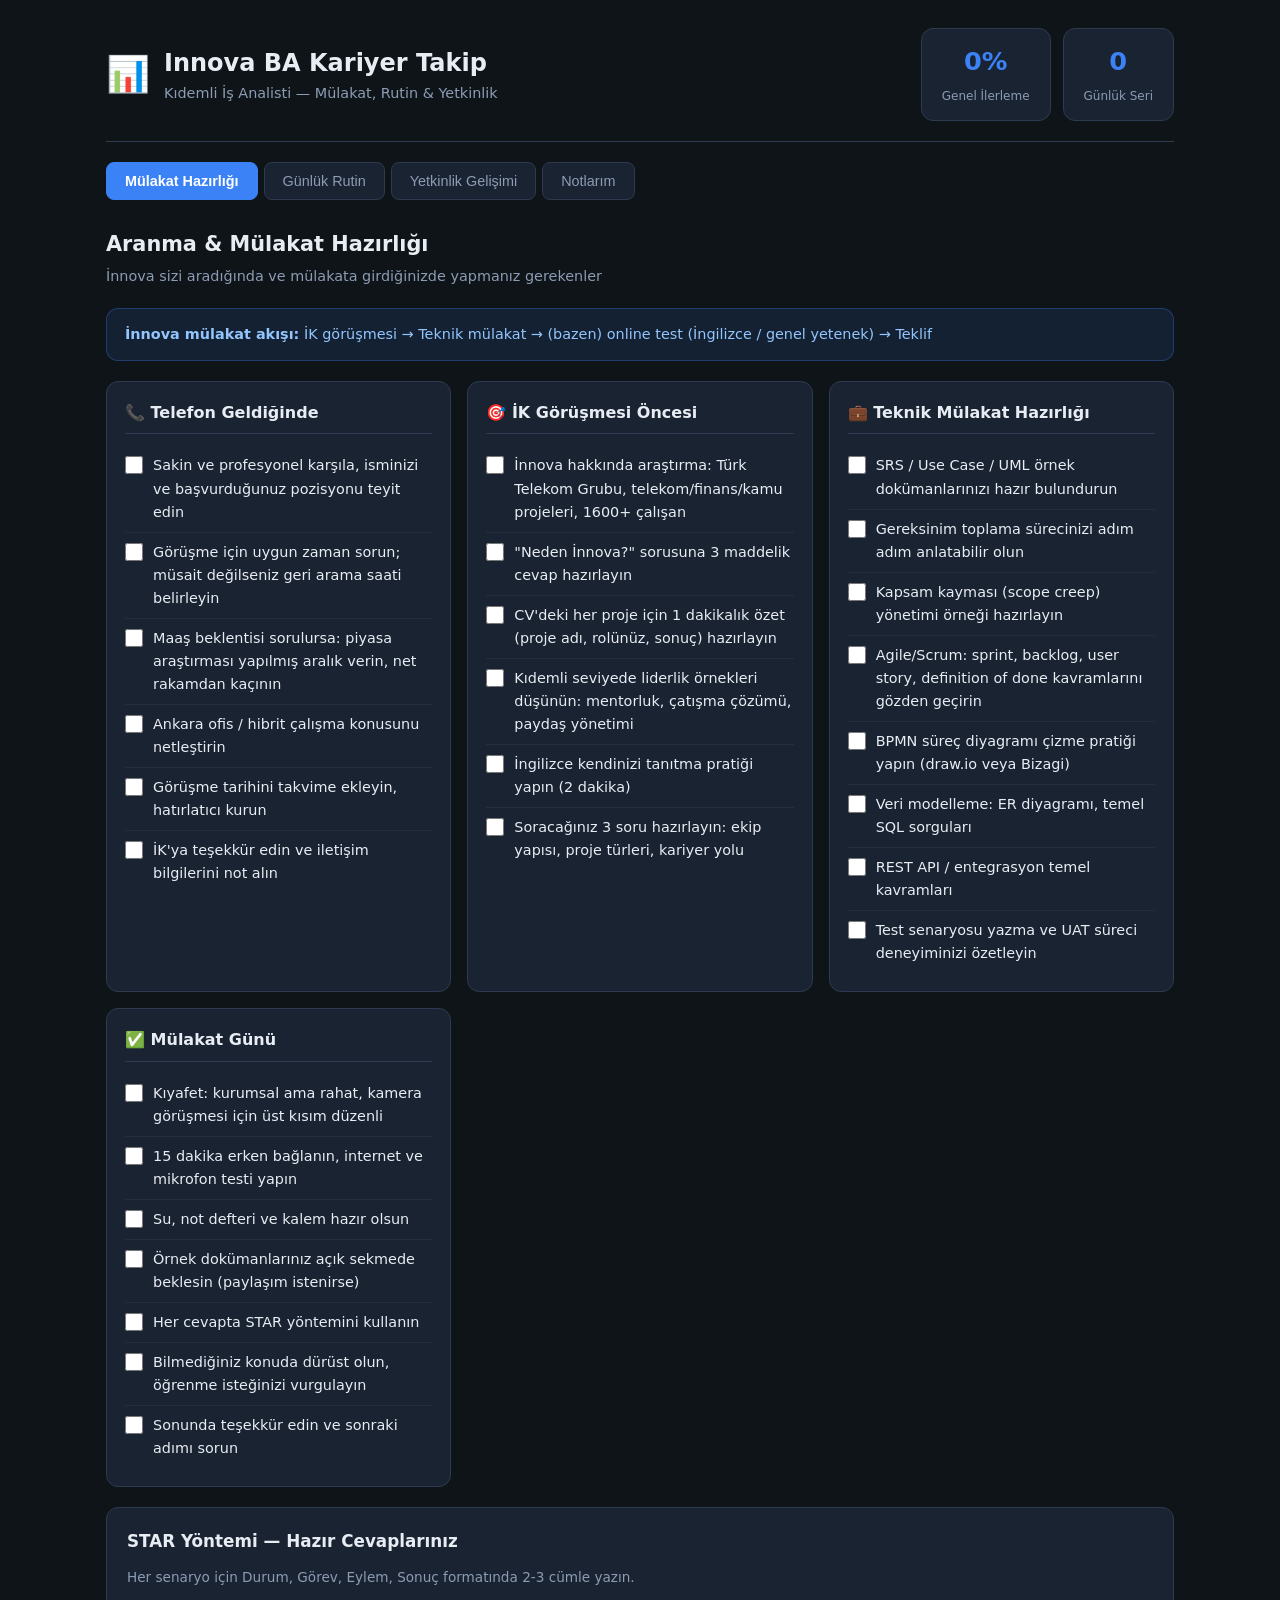
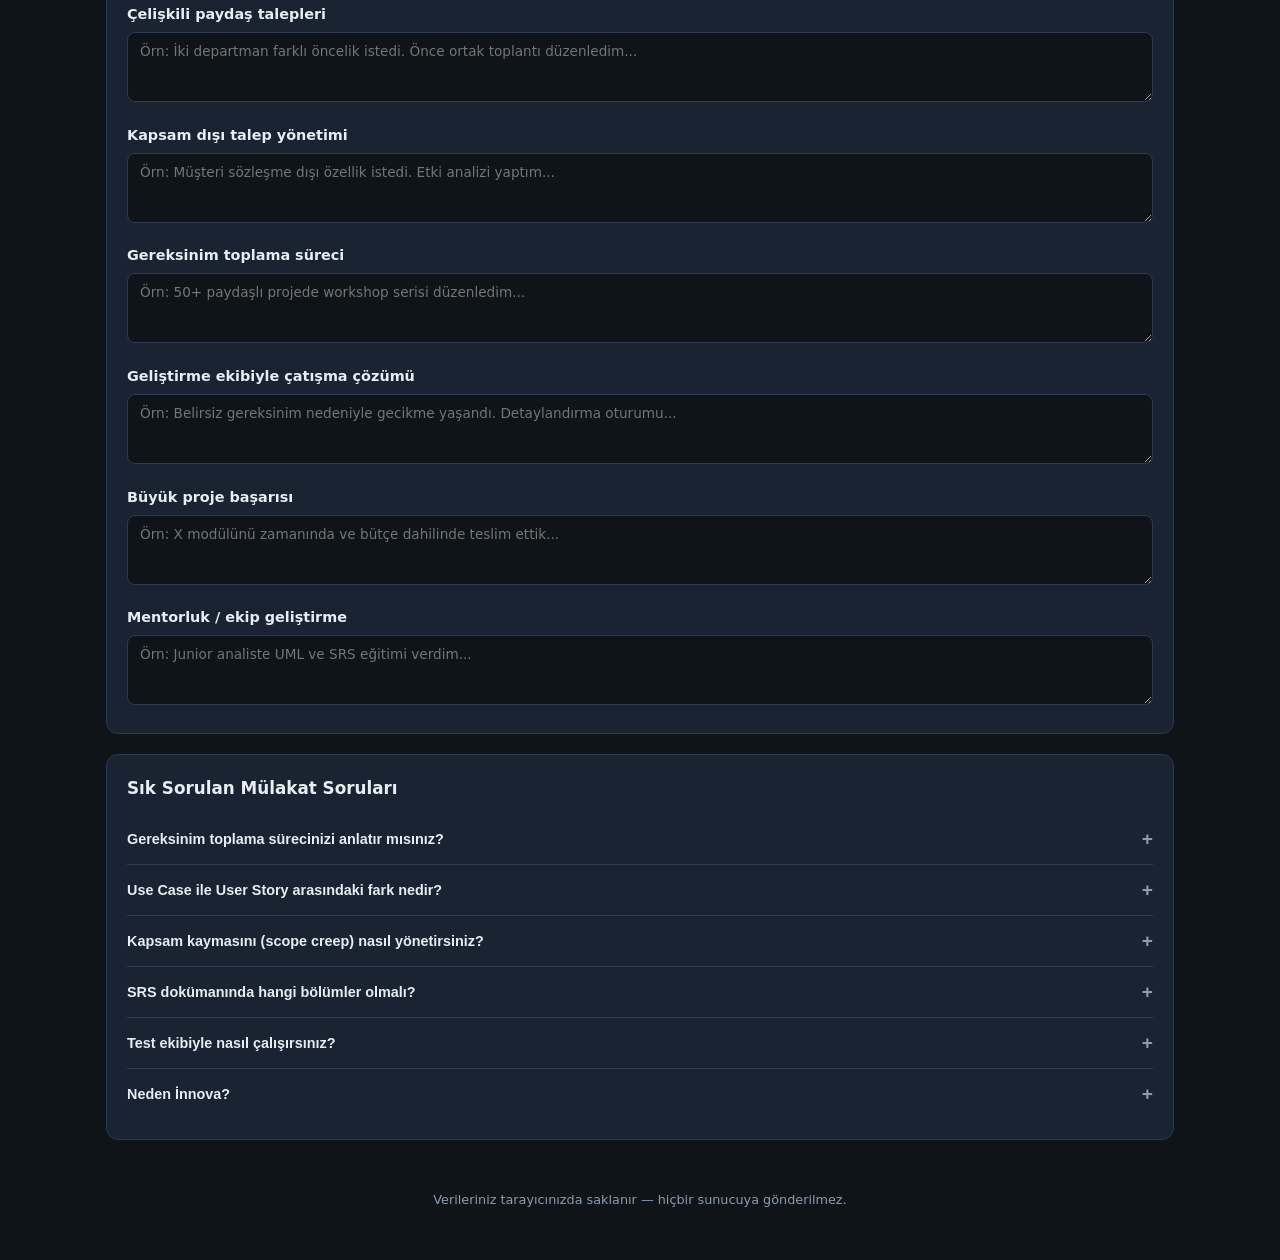
==== innova-ba-tracker/index.html @ d1f16f80 "Add Innova BA career tracker app Single-page app for senior business analyst interview prep, daily w" ====
<!DOCTYPE html>
<html lang="tr">
<head>
  <meta charset="UTF-8">
  <meta name="viewport" content="width=device-width, initial-scale=1.0">
  <title>Innova BA Kariyer Takip</title>
  <link rel="stylesheet" href="styles.css">
</head>
<body>
  <div class="app">
    <header class="header">
      <div class="header-content">
        <div class="logo">
          <span class="logo-icon">📊</span>
          <div>
            <h1>Innova BA Kariyer Takip</h1>
            <p class="subtitle">Kıdemli İş Analisti — Mülakat, Rutin & Yetkinlik</p>
          </div>
        </div>
        <div class="header-stats">
          <div class="stat-card">
            <span class="stat-value" id="overallProgress">0%</span>
            <span class="stat-label">Genel İlerleme</span>
          </div>
          <div class="stat-card">
            <span class="stat-value" id="streakCount">0</span>
            <span class="stat-label">Günlük Seri</span>
          </div>
        </div>
      </div>
    </header>

    <nav class="tabs" role="tablist">
      <button class="tab active" data-tab="mulakat" role="tab">Mülakat Hazırlığı</button>
      <button class="tab" data-tab="rutin" role="tab">Günlük Rutin</button>
      <button class="tab" data-tab="yetkinlik" role="tab">Yetkinlik Gelişimi</button>
      <button class="tab" data-tab="notlar" role="tab">Notlarım</button>
    </nav>

    <main class="content">
      <!-- MÜLAKAT HAZIRLIĞI -->
      <section id="mulakat" class="panel active">
        <div class="panel-header">
          <h2>Aranma & Mülakat Hazırlığı</h2>
          <p>İnnova sizi aradığında ve mülakata girdiğinizde yapmanız gerekenler</p>
        </div>

        <div class="alert alert-info">
          <strong>İnnova mülakat akışı:</strong> İK görüşmesi → Teknik mülakat → (bazen) online test (İngilizce / genel yetenek) → Teklif
        </div>

        <div class="phase-grid">
          <div class="phase-card">
            <h3>📞 Telefon Geldiğinde</h3>
            <ul class="checklist" data-group="telefon"></ul>
          </div>
          <div class="phase-card">
            <h3>🎯 İK Görüşmesi Öncesi</h3>
            <ul class="checklist" data-group="ik-oncesi"></ul>
          </div>
          <div class="phase-card">
            <h3>💼 Teknik Mülakat Hazırlığı</h3>
            <ul class="checklist" data-group="teknik-hazirlik"></ul>
          </div>
          <div class="phase-card">
            <h3>✅ Mülakat Günü</h3>
            <ul class="checklist" data-group="mulakat-gunu"></ul>
          </div>
        </div>

        <div class="card">
          <h3>STAR Yöntemi — Hazır Cevaplarınız</h3>
          <p class="hint">Her senaryo için Durum, Görev, Eylem, Sonuç formatında 2-3 cümle yazın.</p>
          <div class="star-grid" id="starScenarios"></div>
        </div>

        <div class="card">
          <h3>Sık Sorulan Mülakat Soruları</h3>
          <div class="accordion" id="interviewQuestions"></div>
        </div>
      </section>

      <!-- GÜNLÜK RUTİN -->
      <section id="rutin" class="panel">
        <div class="panel-header">
          <h2>İşe Başlayınca Günlük Rutin</h2>
          <p id="todayLabel"></p>
        </div>

        <div class="routine-layout">
          <div class="routine-block">
            <h3>🌅 Sabah (09:00 – 10:30)</h3>
            <ul class="checklist daily" data-group="sabah"></ul>
          </div>
          <div class="routine-block">
            <h3>☀️ Öğle (10:30 – 13:00)</h3>
            <ul class="checklist daily" data-group="ogle"></ul>
          </div>
          <div class="routine-block">
            <h3>🌤️ Öğleden Sonra (14:00 – 17:00)</h3>
            <ul class="checklist daily" data-group="ogleden-sonra"></ul>
          </div>
          <div class="routine-block">
            <h3>🌆 Gün Sonu (17:00 – 18:00)</h3>
            <ul class="checklist daily" data-group="gun-sonu"></ul>
          </div>
        </div>

        <div class="card">
          <h3>Haftalık Odak Alanları</h3>
          <div class="week-focus" id="weekFocus"></div>
        </div>

        <button class="btn btn-secondary" id="resetDaily">Bugünkü Rutini Sıfırla</button>
        <button class="btn btn-primary" id="completeDay">Günü Tamamla ✓</button>
      </section>

      <!-- YETKİNLİK GELİŞİMİ -->
      <section id="yetkinlik" class="panel">
        <div class="panel-header">
          <h2>Yetkinlik & Program Gelişimi</h2>
          <p>İnnova kıdemli iş analisti için öncelikli konular</p>
        </div>

        <div class="skill-filters">
          <button class="filter-btn active" data-filter="all">Tümü</button>
          <button class="filter-btn" data-filter="kritik">Kritik</button>
          <button class="filter-btn" data-filter="onemli">Önemli</button>
          <button class="filter-btn" data-filter="ileri">İleri Seviye</button>
        </div>

        <div class="skills-grid" id="skillsGrid"></div>

        <div class="card">
          <h3>Öğrenme Kaynakları</h3>
          <div class="resources-list" id="resourcesList"></div>
        </div>
      </section>

      <!-- NOTLAR -->
      <section id="notlar" class="panel">
        <div class="panel-header">
          <h2>Kişisel Notlarım</h2>
          <p>Mülakat notları, proje fikirleri ve gelişim hedefleriniz</p>
        </div>

        <div class="notes-toolbar">
          <select id="noteCategory">
            <option value="mulakat">Mülakat</option>
            <option value="proje">Proje</option>
            <option value="ogrenme">Öğrenme</option>
            <option value="genel">Genel</option>
          </select>
          <input type="text" id="noteTitle" placeholder="Not başlığı...">
        </div>
        <textarea id="noteContent" placeholder="Notunuzu buraya yazın..." rows="5"></textarea>
        <button class="btn btn-primary" id="addNote">Not Ekle</button>

        <div class="notes-list" id="notesList"></div>
      </section>
    </main>

    <footer class="footer">
      <p>Verileriniz tarayıcınızda saklanır — hiçbir sunucuya gönderilmez.</p>
    </footer>
  </div>

  <script src="data.js"></script>
  <script src="app.js"></script>
</body>
</html>
---- innova-ba-tracker/styles.css ----
:root {
  --bg: #0f1419;
  --surface: #1a2332;
  --surface-hover: #243044;
  --border: #2d3a4f;
  --text: #e8edf4;
  --text-muted: #8b9cb3;
  --primary: #3b82f6;
  --primary-hover: #2563eb;
  --success: #22c55e;
  --warning: #f59e0b;
  --danger: #ef4444;
  --kritik: #ef4444;
  --onemli: #f59e0b;
  --ileri: #8b5cf6;
  --radius: 12px;
  --shadow: 0 4px 24px rgba(0, 0, 0, 0.3);
}

* {
  box-sizing: border-box;
  margin: 0;
  padding: 0;
}

body {
  font-family: 'Segoe UI', system-ui, -apple-system, sans-serif;
  background: var(--bg);
  color: var(--text);
  line-height: 1.6;
  min-height: 100vh;
}

.app {
  max-width: 1100px;
  margin: 0 auto;
  padding: 0 16px 40px;
}

/* Header */
.header {
  padding: 28px 0 20px;
  border-bottom: 1px solid var(--border);
  margin-bottom: 20px;
}

.header-content {
  display: flex;
  justify-content: space-between;
  align-items: center;
  flex-wrap: wrap;
  gap: 20px;
}

.logo {
  display: flex;
  align-items: center;
  gap: 14px;
}

.logo-icon {
  font-size: 2.2rem;
}

.logo h1 {
  font-size: 1.5rem;
  font-weight: 700;
}

.subtitle {
  color: var(--text-muted);
  font-size: 0.9rem;
}

.header-stats {
  display: flex;
  gap: 12px;
}

.stat-card {
  background: var(--surface);
  border: 1px solid var(--border);
  border-radius: var(--radius);
  padding: 12px 20px;
  text-align: center;
  min-width: 100px;
}

.stat-value {
  display: block;
  font-size: 1.6rem;
  font-weight: 700;
  color: var(--primary);
}

.stat-label {
  font-size: 0.75rem;
  color: var(--text-muted);
}

/* Tabs */
.tabs {
  display: flex;
  gap: 6px;
  margin-bottom: 24px;
  overflow-x: auto;
  padding-bottom: 4px;
}

.tab {
  background: var(--surface);
  border: 1px solid var(--border);
  color: var(--text-muted);
  padding: 10px 18px;
  border-radius: 8px;
  cursor: pointer;
  font-size: 0.9rem;
  white-space: nowrap;
  transition: all 0.2s;
}

.tab:hover {
  background: var(--surface-hover);
  color: var(--text);
}

.tab.active {
  background: var(--primary);
  border-color: var(--primary);
  color: white;
  font-weight: 600;
}

/* Panels */
.panel {
  display: none;
}

.panel.active {
  display: block;
}

.panel-header {
  margin-bottom: 20px;
}

.panel-header h2 {
  font-size: 1.3rem;
  margin-bottom: 4px;
}

.panel-header p {
  color: var(--text-muted);
  font-size: 0.9rem;
}

/* Alert */
.alert {
  padding: 14px 18px;
  border-radius: var(--radius);
  margin-bottom: 20px;
  font-size: 0.9rem;
}

.alert-info {
  background: rgba(59, 130, 246, 0.12);
  border: 1px solid rgba(59, 130, 246, 0.3);
  color: #93c5fd;
}

/* Cards */
.card {
  background: var(--surface);
  border: 1px solid var(--border);
  border-radius: var(--radius);
  padding: 20px;
  margin-bottom: 20px;
}

.card h3 {
  font-size: 1.05rem;
  margin-bottom: 12px;
}

.hint {
  color: var(--text-muted);
  font-size: 0.85rem;
  margin-bottom: 14px;
}

/* Phase grid */
.phase-grid {
  display: grid;
  grid-template-columns: repeat(auto-fit, minmax(280px, 1fr));
  gap: 16px;
  margin-bottom: 20px;
}

.phase-card {
  background: var(--surface);
  border: 1px solid var(--border);
  border-radius: var(--radius);
  padding: 18px;
}

.phase-card h3 {
  font-size: 1rem;
  margin-bottom: 12px;
  padding-bottom: 8px;
  border-bottom: 1px solid var(--border);
}

/* Checklist */
.checklist {
  list-style: none;
}

.checklist li {
  display: flex;
  align-items: flex-start;
  gap: 10px;
  padding: 8px 0;
  border-bottom: 1px solid rgba(45, 58, 79, 0.5);
  font-size: 0.9rem;
}

.checklist li:last-child {
  border-bottom: none;
}

.checklist input[type="checkbox"] {
  width: 18px;
  height: 18px;
  margin-top: 2px;
  accent-color: var(--primary);
  cursor: pointer;
  flex-shrink: 0;
}

.checklist li.done span {
  text-decoration: line-through;
  color: var(--text-muted);
}

/* STAR */
.star-grid {
  display: grid;
  gap: 14px;
}

.star-item label {
  display: block;
  font-weight: 600;
  font-size: 0.9rem;
  margin-bottom: 6px;
}

.star-item textarea {
  width: 100%;
  background: var(--bg);
  border: 1px solid var(--border);
  border-radius: 8px;
  color: var(--text);
  padding: 10px 12px;
  font-family: inherit;
  font-size: 0.85rem;
  resize: vertical;
  min-height: 70px;
}

.star-item textarea:focus {
  outline: none;
  border-color: var(--primary);
}

/* Accordion */
.accordion-item {
  border-bottom: 1px solid var(--border);
}

.accordion-item:last-child {
  border-bottom: none;
}

.accordion-q {
  width: 100%;
  background: none;
  border: none;
  color: var(--text);
  text-align: left;
  padding: 14px 0;
  font-size: 0.9rem;
  font-weight: 600;
  cursor: pointer;
  display: flex;
  justify-content: space-between;
  align-items: center;
}

.accordion-q::after {
  content: '+';
  font-size: 1.2rem;
  color: var(--text-muted);
  transition: transform 0.2s;
}

.accordion-item.open .accordion-q::after {
  transform: rotate(45deg);
}

.accordion-a {
  display: none;
  padding: 0 0 14px;
  color: var(--text-muted);
  font-size: 0.85rem;
  line-height: 1.7;
}

.accordion-item.open .accordion-a {
  display: block;
}

/* Routine */
.routine-layout {
  display: grid;
  gap: 16px;
  margin-bottom: 20px;
}

.routine-block {
  background: var(--surface);
  border: 1px solid var(--border);
  border-radius: var(--radius);
  padding: 18px;
}

.routine-block h3 {
  font-size: 0.95rem;
  margin-bottom: 10px;
}

.week-focus {
  display: grid;
  gap: 8px;
}

.week-day {
  display: flex;
  gap: 12px;
  padding: 10px 0;
  border-bottom: 1px solid var(--border);
  font-size: 0.9rem;
}

.week-day:last-child {
  border-bottom: none;
}

.week-day strong {
  min-width: 90px;
  color: var(--primary);
}

/* Skills */
.skill-filters {
  display: flex;
  gap: 8px;
  margin-bottom: 18px;
  flex-wrap: wrap;
}

.filter-btn {
  background: var(--surface);
  border: 1px solid var(--border);
  color: var(--text-muted);
  padding: 6px 14px;
  border-radius: 20px;
  cursor: pointer;
  font-size: 0.8rem;
  transition: all 0.2s;
}

.filter-btn:hover,
.filter-btn.active {
  background: var(--primary);
  border-color: var(--primary);
  color: white;
}

.skills-grid {
  display: grid;
  grid-template-columns: repeat(auto-fill, minmax(300px, 1fr));
  gap: 14px;
  margin-bottom: 20px;
}

.skill-card {
  background: var(--surface);
  border: 1px solid var(--border);
  border-radius: var(--radius);
  padding: 16px;
  transition: border-color 0.2s;
}

.skill-card:hover {
  border-color: var(--primary);
}

.skill-header {
  display: flex;
  justify-content: space-between;
  align-items: center;
  margin-bottom: 10px;
}

.skill-header h4 {
  font-size: 0.95rem;
}

.badge {
  font-size: 0.7rem;
  padding: 3px 8px;
  border-radius: 10px;
  font-weight: 600;
  text-transform: uppercase;
}

.badge.kritik { background: rgba(239, 68, 68, 0.2); color: var(--kritik); }
.badge.onemli { background: rgba(245, 158, 11, 0.2); color: var(--onemli); }
.badge.ileri { background: rgba(139, 92, 246, 0.2); color: var(--ileri); }

.skill-progress {
  margin-bottom: 10px;
}

.progress-bar {
  height: 6px;
  background: var(--bg);
  border-radius: 3px;
  overflow: hidden;
  margin-bottom: 4px;
}

.progress-fill {
  height: 100%;
  background: var(--primary);
  border-radius: 3px;
  transition: width 0.3s;
}

.progress-label {
  font-size: 0.75rem;
  color: var(--text-muted);
}

.skill-tools, .skill-topics {
  font-size: 0.8rem;
  color: var(--text-muted);
  margin-bottom: 6px;
}

.skill-tools strong, .skill-topics strong {
  color: var(--text);
}

.skill-level {
  display: flex;
  gap: 4px;
  margin-top: 10px;
}

.level-btn {
  flex: 1;
  background: var(--bg);
  border: 1px solid var(--border);
  color: var(--text-muted);
  padding: 5px;
  border-radius: 6px;
  cursor: pointer;
  font-size: 0.7rem;
  transition: all 0.2s;
}

.level-btn.active {
  background: var(--primary);
  border-color: var(--primary);
  color: white;
}

/* Resources */
.resources-list {
  display: grid;
  gap: 8px;
}

.resource-item {
  display: flex;
  justify-content: space-between;
  align-items: center;
  padding: 10px 0;
  border-bottom: 1px solid var(--border);
  font-size: 0.9rem;
}

.resource-item:last-child {
  border-bottom: none;
}

.resource-item a {
  color: var(--primary);
  text-decoration: none;
}

.resource-item a:hover {
  text-decoration: underline;
}

.resource-type {
  font-size: 0.75rem;
  color: var(--text-muted);
  background: var(--bg);
  padding: 2px 8px;
  border-radius: 4px;
}

/* Notes */
.notes-toolbar {
  display: flex;
  gap: 10px;
  margin-bottom: 10px;
}

.notes-toolbar select,
.notes-toolbar input,
#noteContent {
  background: var(--surface);
  border: 1px solid var(--border);
  border-radius: 8px;
  color: var(--text);
  padding: 10px 12px;
  font-family: inherit;
  font-size: 0.9rem;
}

.notes-toolbar select { width: 140px; }
.notes-toolbar input { flex: 1; }

#noteContent {
  width: 100%;
  margin-bottom: 12px;
  resize: vertical;
}

#noteContent:focus,
.notes-toolbar input:focus,
.notes-toolbar select:focus {
  outline: none;
  border-color: var(--primary);
}

.notes-list {
  margin-top: 20px;
}

.note-item {
  background: var(--surface);
  border: 1px solid var(--border);
  border-radius: var(--radius);
  padding: 14px;
  margin-bottom: 10px;
}

.note-meta {
  display: flex;
  justify-content: space-between;
  align-items: center;
  margin-bottom: 6px;
}

.note-meta h4 {
  font-size: 0.9rem;
}

.note-category {
  font-size: 0.7rem;
  padding: 2px 8px;
  border-radius: 4px;
  background: var(--bg);
  color: var(--text-muted);
}

.note-date {
  font-size: 0.75rem;
  color: var(--text-muted);
}

.note-body {
  font-size: 0.85rem;
  color: var(--text-muted);
  white-space: pre-wrap;
}

.note-delete {
  background: none;
  border: none;
  color: var(--danger);
  cursor: pointer;
  font-size: 0.8rem;
  margin-top: 8px;
}

/* Buttons */
.btn {
  padding: 10px 20px;
  border: none;
  border-radius: 8px;
  cursor: pointer;
  font-size: 0.9rem;
  font-weight: 600;
  transition: all 0.2s;
  margin-right: 8px;
  margin-top: 8px;
}

.btn-primary {
  background: var(--primary);
  color: white;
}

.btn-primary:hover {
  background: var(--primary-hover);
}

.btn-secondary {
  background: var(--surface);
  color: var(--text);
  border: 1px solid var(--border);
}

.btn-secondary:hover {
  background: var(--surface-hover);
}

/* Footer */
.footer {
  text-align: center;
  padding: 30px 0 10px;
  color: var(--text-muted);
  font-size: 0.8rem;
}

/* Responsive */
@media (max-width: 600px) {
  .header-content {
    flex-direction: column;
    align-items: flex-start;
  }

  .skills-grid {
    grid-template-columns: 1fr;
  }

  .phase-grid {
    grid-template-columns: 1fr;
  }
}
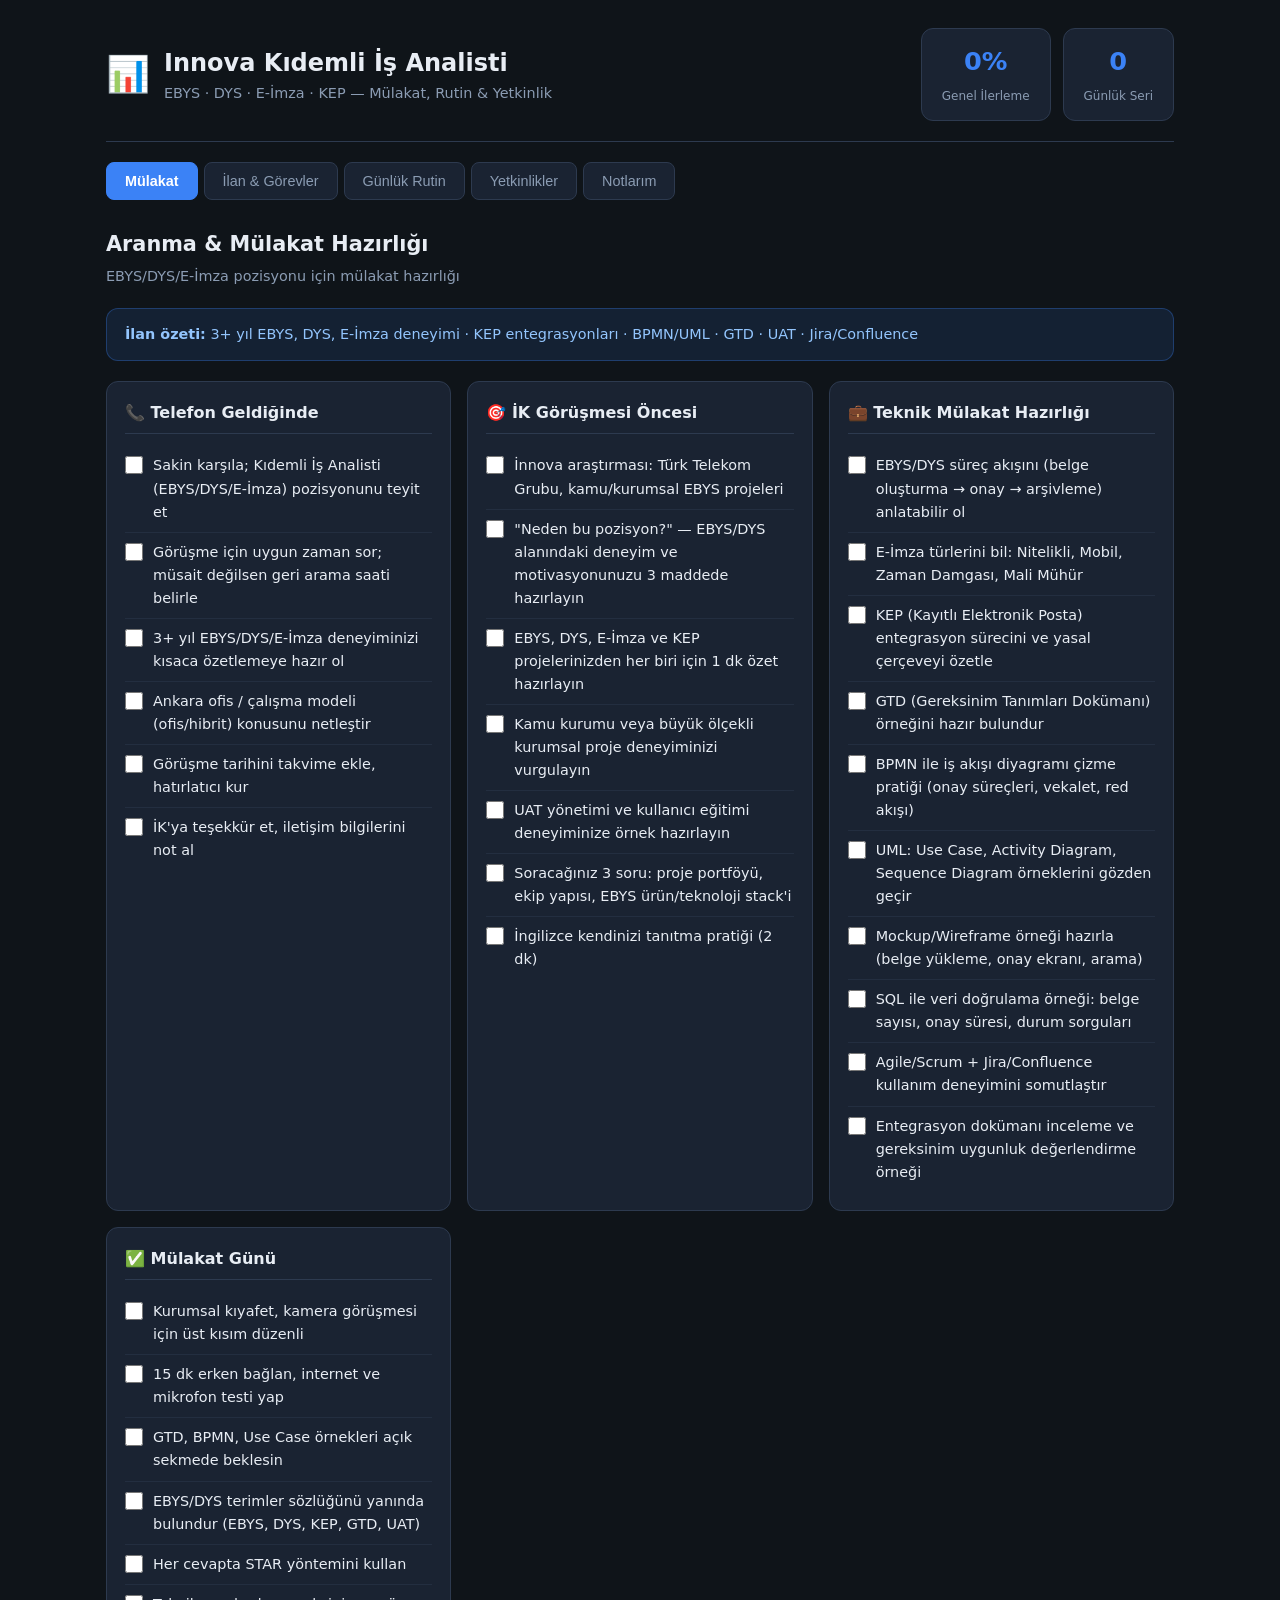
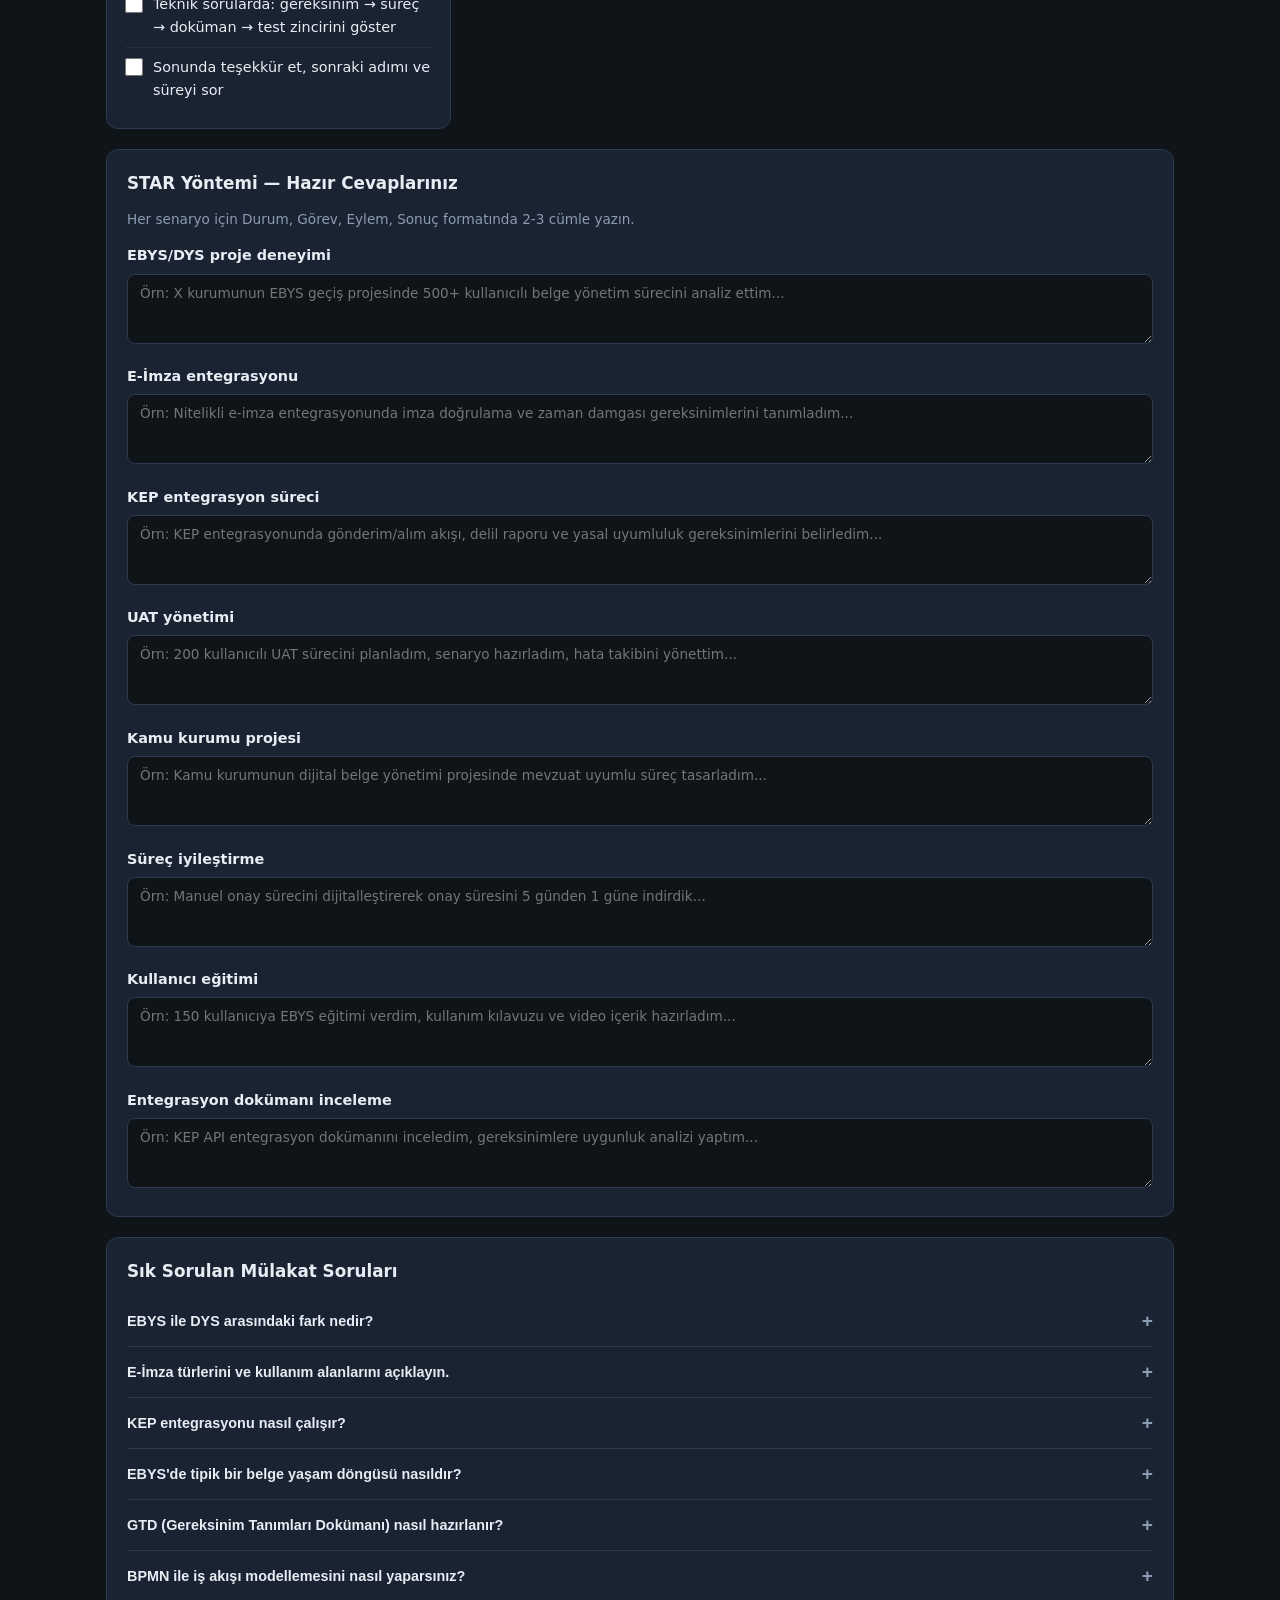
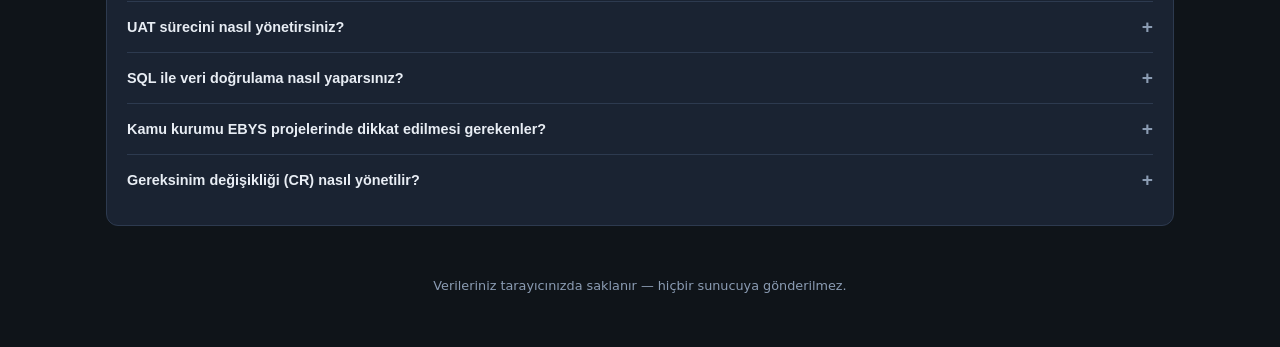
==== commit aedd7b2a: "Update BA tracker for EBYS/DYS/E-İmza/KEP job posting - Align interview prep, skills, and routines w" ====
--- a/innova-ba-tracker/index.html
+++ b/innova-ba-tracker/index.html
@@ -3,7 +3,7 @@
 <head>
   <meta charset="UTF-8">
   <meta name="viewport" content="width=device-width, initial-scale=1.0">
-  <title>Innova BA Kariyer Takip</title>
+  <title>Innova Kıdemli İş Analisti — EBYS/DYS Takip</title>
   <link rel="stylesheet" href="styles.css">
 </head>
 <body>
@@ -13,8 +13,8 @@
         <div class="logo">
           <span class="logo-icon">📊</span>
           <div>
-            <h1>Innova BA Kariyer Takip</h1>
-            <p class="subtitle">Kıdemli İş Analisti — Mülakat, Rutin & Yetkinlik</p>
+            <h1>Innova Kıdemli İş Analisti</h1>
+            <p class="subtitle">EBYS · DYS · E-İmza · KEP — Mülakat, Rutin & Yetkinlik</p>
           </div>
         </div>
         <div class="header-stats">
@@ -31,9 +31,10 @@
     </header>
 
     <nav class="tabs" role="tablist">
-      <button class="tab active" data-tab="mulakat" role="tab">Mülakat Hazırlığı</button>
+      <button class="tab active" data-tab="mulakat" role="tab">Mülakat</button>
+      <button class="tab" data-tab="ilan" role="tab">İlan & Görevler</button>
       <button class="tab" data-tab="rutin" role="tab">Günlük Rutin</button>
-      <button class="tab" data-tab="yetkinlik" role="tab">Yetkinlik Gelişimi</button>
+      <button class="tab" data-tab="yetkinlik" role="tab">Yetkinlikler</button>
       <button class="tab" data-tab="notlar" role="tab">Notlarım</button>
     </nav>
 
@@ -42,11 +43,11 @@
       <section id="mulakat" class="panel active">
         <div class="panel-header">
           <h2>Aranma & Mülakat Hazırlığı</h2>
-          <p>İnnova sizi aradığında ve mülakata girdiğinizde yapmanız gerekenler</p>
+          <p>EBYS/DYS/E-İmza pozisyonu için mülakat hazırlığı</p>
         </div>
 
         <div class="alert alert-info">
-          <strong>İnnova mülakat akışı:</strong> İK görüşmesi → Teknik mülakat → (bazen) online test (İngilizce / genel yetenek) → Teklif
+          <strong>İlan özeti:</strong> 3+ yıl EBYS, DYS, E-İmza deneyimi · KEP entegrasyonları · BPMN/UML · GTD · UAT · Jira/Confluence
         </div>
 
         <div class="phase-grid">
@@ -80,6 +81,36 @@
         </div>
       </section>
 
+      <!-- İLAN & GÖREVLER -->
+      <section id="ilan" class="panel">
+        <div class="panel-header">
+          <h2>İlan Detayı & Sorumluluklar</h2>
+          <p>Aranan yetkinlikler ve pozisyon sorumlulukları — hazırlık takibi</p>
+        </div>
+
+        <div class="phase-grid">
+          <div class="phase-card">
+            <h3>✅ Aranan Temel Yetkinlikler</h3>
+            <ul class="checklist" data-group="temelYetkinlikler"></ul>
+          </div>
+          <div class="phase-card">
+            <h3>⭐ Tercih Sebebi Yetkinlikler</h3>
+            <ul class="checklist" data-group="tercihYetkinlikler"></ul>
+          </div>
+        </div>
+
+        <div class="card">
+          <h3>📋 Başlıca Sorumluluklar</h3>
+          <p class="hint">İşe başladığınızda bu görevleri üstleneceksiniz — her birine hazır olduğunuzu işaretleyin.</p>
+          <ul class="checklist" data-group="sorumluluklar"></ul>
+        </div>
+
+        <div class="card glossary-card">
+          <h3>📖 Terimler Sözlüğü</h3>
+          <div class="glossary" id="glossary"></div>
+        </div>
+      </section>
+
       <!-- GÜNLÜK RUTİN -->
       <section id="rutin" class="panel">
         <div class="panel-header">
@@ -119,14 +150,14 @@
       <section id="yetkinlik" class="panel">
         <div class="panel-header">
           <h2>Yetkinlik & Program Gelişimi</h2>
-          <p>İnnova kıdemli iş analisti için öncelikli konular</p>
+          <p>EBYS, DYS, E-İmza, KEP ve analiz yetkinlikleri</p>
         </div>
 
         <div class="skill-filters">
           <button class="filter-btn active" data-filter="all">Tümü</button>
           <button class="filter-btn" data-filter="kritik">Kritik</button>
           <button class="filter-btn" data-filter="onemli">Önemli</button>
-          <button class="filter-btn" data-filter="ileri">İleri Seviye</button>
+          <button class="filter-btn" data-filter="tercih">Tercih Sebebi</button>
         </div>
 
         <div class="skills-grid" id="skillsGrid"></div>
--- a/innova-ba-tracker/styles.css
+++ b/innova-ba-tracker/styles.css
@@ -428,6 +428,40 @@
 .badge.kritik { background: rgba(239, 68, 68, 0.2); color: var(--kritik); }
 .badge.onemli { background: rgba(245, 158, 11, 0.2); color: var(--onemli); }
 .badge.ileri { background: rgba(139, 92, 246, 0.2); color: var(--ileri); }
+.badge.tercih { background: rgba(34, 197, 94, 0.2); color: #22c55e; }
+
+.glossary {
+  display: grid;
+  gap: 10px;
+}
+
+.glossary-item {
+  display: grid;
+  grid-template-columns: 100px 1fr;
+  gap: 12px;
+  padding: 8px 0;
+  border-bottom: 1px solid var(--border);
+  font-size: 0.85rem;
+}
+
+.glossary-item:last-child {
+  border-bottom: none;
+}
+
+.glossary-item strong {
+  color: var(--primary);
+}
+
+.glossary-item span {
+  color: var(--text-muted);
+}
+
+@media (max-width: 600px) {
+  .glossary-item {
+    grid-template-columns: 1fr;
+    gap: 4px;
+  }
+}
 
 .skill-progress {
   margin-bottom: 10px;
